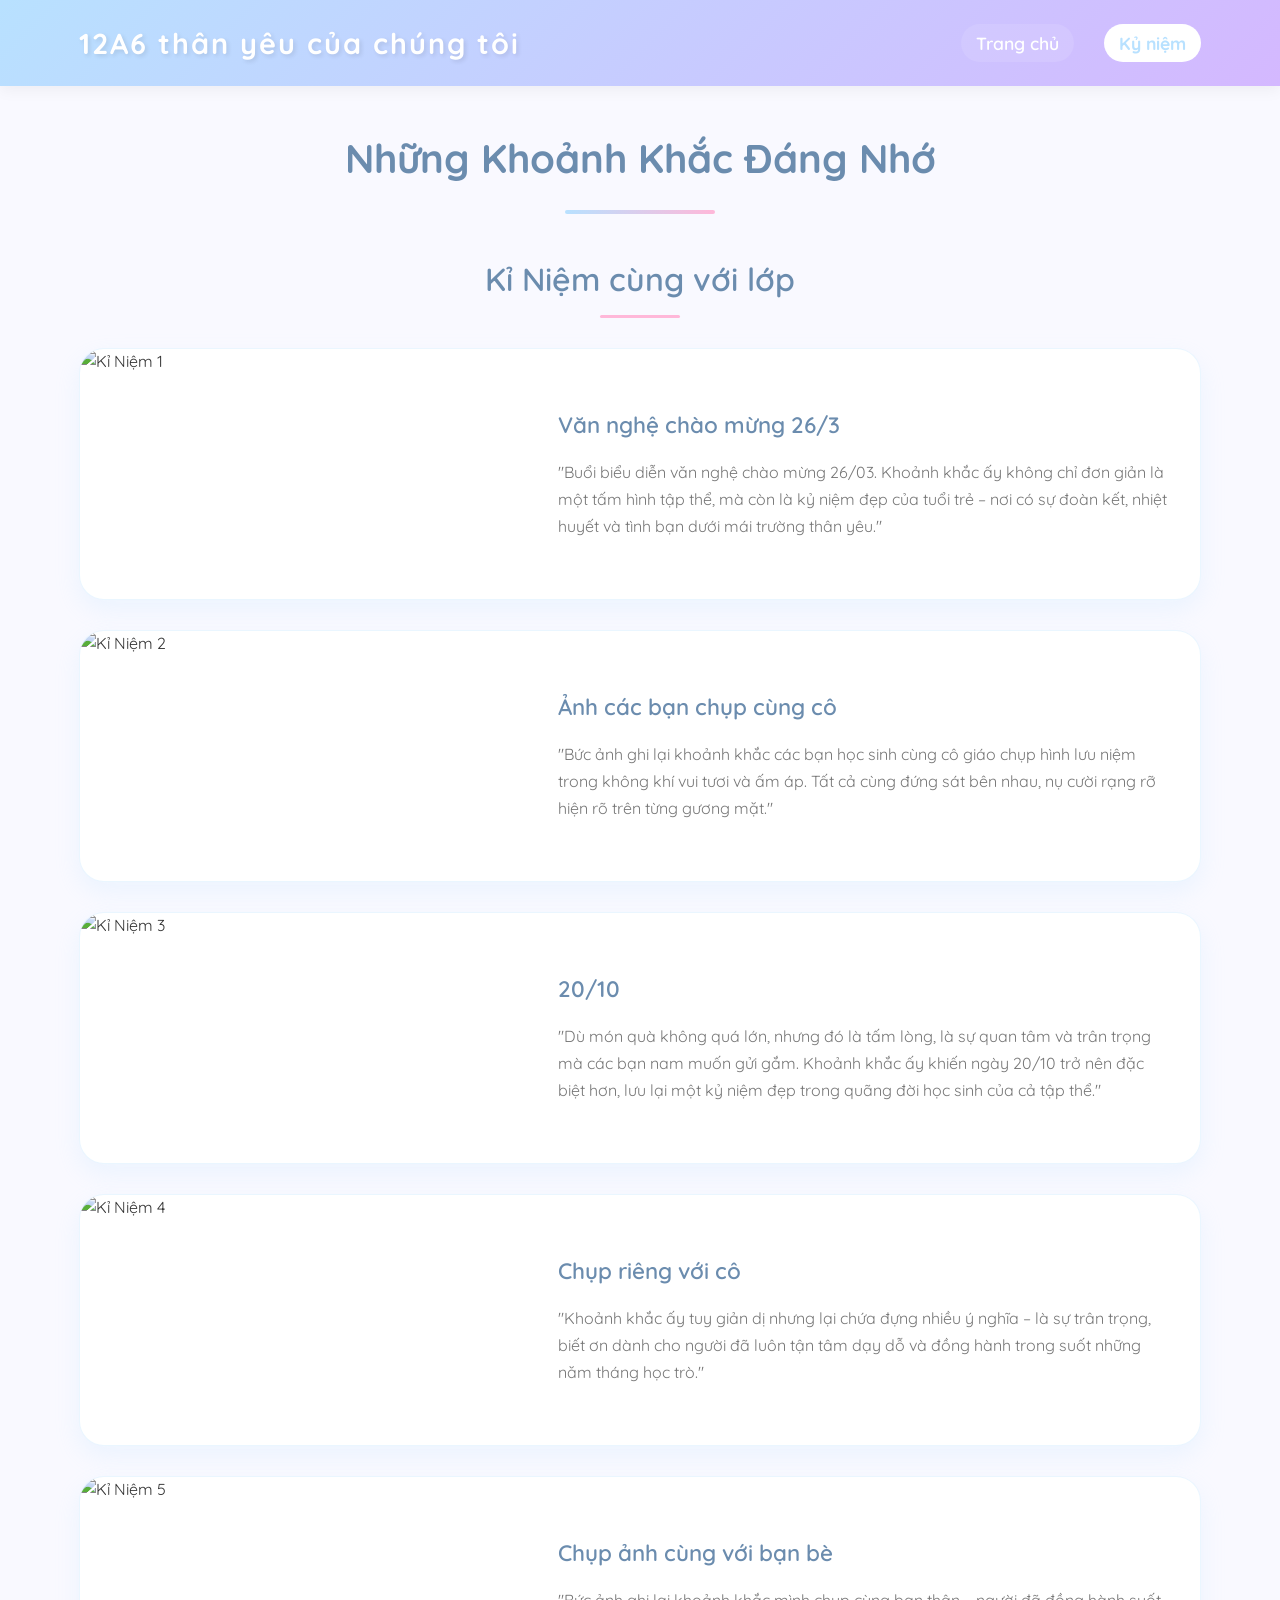
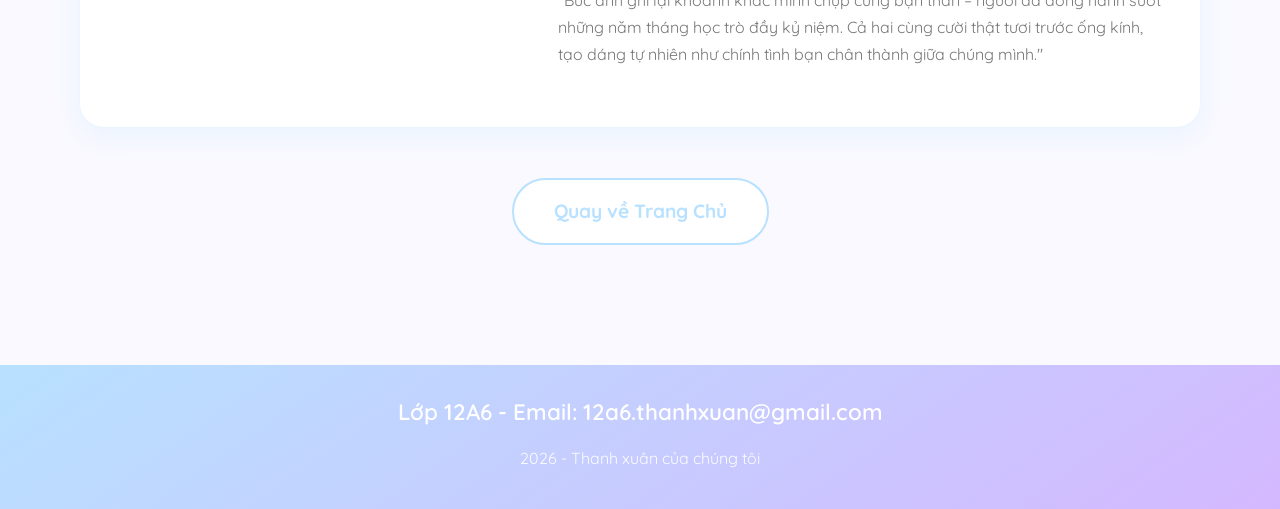
==== kyniem.html @ d338d9b0 "Add files via upload" ====
<!DOCTYPE html>
<html lang="vi">

<head>
    <meta charset="UTF-8">
    <meta name="viewport" content="width=device-width, initial-scale=1.0">
    <title>Kỷ niệm 12A6 - Thanh Xuân Của Chúng Tôi</title>
    <link rel="stylesheet" href="style.css">
    <!-- Font Google -->
    <link href="https://fonts.googleapis.com/css2?family=Quicksand:wght@300;400;500;600;700&display=swap"
        rel="stylesheet">
</head>

<body>
    <!-- HEADER: Tiêu đề và menu điều hướng -->
    <header>
        <div class="container">
            <h1 class="logo">12A6 thân yêu của chúng tôi</h1>
            <nav>
                <ul>
                    <li><a href="index.html">Trang chủ</a></li>
                    <li><a href="kyniem.html" class="active">Kỷ niệm</a></li>
                </ul>
            </nav>
        </div>
    </header>

    <!-- MAIN CONTENT: Nội dung trang kỷ niệm -->
    <main>
        <div class="container">
            <!-- Tiêu đề trang -->
            <h2 class="page-title">Những Khoảnh Khắc Đáng Nhớ</h2>
            <div class="divider"></div>

            <!-- Phần kiểu 2: Ảnh bên trái, văn bản bên phải -->
            <section class="messages">
                <h3 class="section-title">Kỉ Niệm cùng với lớp</h3>
                <div class="content-grid-horizontal">
                    <!-- Card kiểu horizontal 1 -->
                    <div class="content-card-horizontal">
                        <div class="card-image">
                            <img src="img/anh5.png" alt="Kỉ Niệm 1">
                        </div>
                        <div class="card-content">
                            <h4 class="card-title">Văn nghệ chào mừng 26/3</h4>
                            <p class="card-text">"Buổi biểu diễn văn nghệ chào mừng 26/03. Khoảnh khắc ấy không chỉ đơn
                                giản là một tấm hình tập thể, mà còn là
                                kỷ niệm đẹp của tuổi trẻ – nơi có sự đoàn kết, nhiệt huyết và tình bạn dưới mái trường
                                thân yêu."</p>
                        </div>
                    </div>

                    <!-- Card kiểu horizontal 2 -->
                    <div class="content-card-horizontal">
                        <div class="card-image">
                            <img src="img/anh6.png" alt="Kỉ Niệm 2">
                        </div>
                        <div class="card-content">
                            <h4 class="card-title">Ảnh các bạn chụp cùng cô</h4>
                            <p class="card-text">"Bức ảnh ghi lại khoảnh khắc các bạn học sinh cùng cô giáo chụp hình
                                lưu niệm trong không khí vui tươi và ấm áp. Tất cả cùng đứng sát bên nhau, nụ cười rạng
                                rỡ hiện rõ trên từng gương mặt."</p>
                        </div>
                    </div>

                    <!-- Card kiểu horizontal 3 -->
                    <div class="content-card-horizontal">
                        <div class="card-image">
                            <img src="img/anh2.png" alt="Kỉ Niệm 3">
                        </div>
                        <div class="card-content">
                            <h4 class="card-title">20/10</h4>
                            <p class="card-text">"Dù món quà không quá lớn, nhưng đó là tấm lòng, là sự quan tâm và trân
                                trọng mà các bạn nam muốn gửi gắm. Khoảnh khắc ấy khiến ngày 20/10 trở nên đặc biệt hơn,
                                lưu lại một kỷ niệm đẹp trong quãng đời học sinh của cả tập thể."</p>
                        </div>
                    </div>

                    <!-- Card kiểu horizontal 4 -->
                    <div class="content-card-horizontal">
                        <div class="card-image">
                            <img src="img/anh7.png" alt="Kỉ Niệm 4">
                        </div>
                        <div class="card-content">
                            <h4 class="card-title">Chụp riêng với cô</h4>
                            <p class="card-text">"Khoảnh khắc ấy tuy giản dị nhưng lại chứa đựng nhiều ý nghĩa – là sự
                                trân trọng, biết ơn dành cho người đã luôn tận tâm dạy dỗ và đồng hành trong suốt những
                                năm tháng học trò."</p>
                        </div>
                    </div>

                    <!-- Card kiểu horizontal 5 -->
                    <div class="content-card-horizontal">
                        <div class="card-image">
                            <img src="img/anh8.png" alt="Kỉ Niệm 5">
                        </div>
                        <div class="card-content">
                            <h4 class="card-title">Chụp ảnh cùng với bạn bè</h4>
                            <p class="card-text">"Bức ảnh ghi lại khoảnh khắc mình chụp cùng bạn thân – người đã đồng
                                hành suốt những năm tháng học trò đầy kỷ niệm. Cả hai cùng cười thật tươi trước ống
                                kính, tạo dáng tự nhiên như chính tình bạn chân thành giữa chúng mình."</p>
                        </div>
                    </div>
                </div>
            </section>

            <!-- Nút quay về Trang Chủ -->
            <section class="cta-section">
                <a href="index.html" class="cta-button secondary">Quay về Trang Chủ</a>
            </section>
        </div>
    </main>

    <!-- FOOTER: Thông tin lớp -->
    <footer>
        <div class="container">
            <div class="footer-content">
                <h4>Lớp 12A6 - Email: 12a6.thanhxuan@gmail.com</h4>
                <p class="copyright">2026 - Thanh xuân của chúng tôi</p>
            </div>
        </div>
    </footer>
</body>

</html>
---- style.css ----
/* ===== RESET & BASE STYLES ===== */
* {
    margin: 0;
    padding: 0;
    box-sizing: border-box;
}

body {
    font-family: 'Quicksand', sans-serif;
    line-height: 1.6;
    color: #333;
    background-color: #f9f9ff;
    min-height: 100vh;
    display: flex;
    flex-direction: column;
}

/* ===== CONTAINER ===== */
.container {
    width: 90%;
    max-width: 1200px;
    margin: 0 auto;
    padding: 0 15px;
}

/* ===== HEADER STYLES ===== */
header {
    background: linear-gradient(135deg, #b8e1ff, #d4b8ff);
    /* Màu pastel xanh dương pha hồng nhẹ */
    padding: 20px 0;
    box-shadow: 0 4px 15px rgba(0, 0, 0, 0.05);
    position: sticky;
    top: 0;
    z-index: 100;
}

header .container {
    display: flex;
    justify-content: space-between;
    align-items: center;
    flex-wrap: wrap;
}

.logo {
    font-size: 1.8rem;
    font-weight: 700;
    color: #fff;
    text-shadow: 2px 2px 4px rgba(0, 0, 0, 0.1);
    letter-spacing: 2px;
}

nav ul {
    display: flex;
    list-style: none;
    gap: 30px;
}

nav ul li a {
    text-decoration: none;
    color: #fff;
    font-weight: 600;
    font-size: 1.1rem;
    padding: 8px 15px;
    border-radius: 30px;
    transition: all 0.3s ease;
    background-color: rgba(255, 255, 255, 0.1);
}

nav ul li a:hover {
    background-color: #fff;
    color: #b8e1ff;
    transform: translateY(-3px);
    box-shadow: 0 5px 15px rgba(0, 0, 0, 0.1);
}

nav ul li a.active {
    background-color: #fff;
    color: #b8e1ff;
    font-weight: 700;
}

/* ===== MAIN CONTENT ===== */
main {
    flex: 1;
    padding: 40px 0;
}

/* ===== BANNER ===== */
.banner {
    margin-bottom: 40px;
    width: 100%;
}

.banner-image {
    width: 100%;
    border-radius: 30px;
    overflow: hidden;
    box-shadow: 0 15px 30px rgba(184, 225, 255, 0.3);
}

.banner-image img {
    width: 100%;
    height: 500px;
    object-fit: cover;
    display: block;
    transition: transform 0.3s ease;
}

.banner-image:hover img {
    transform: scale(1.02);
}

.banner-image span {
    background-color: rgba(255, 255, 255, 0.7);
    padding: 12px 25px;
    border-radius: 50px;
    backdrop-filter: blur(5px);
}

/* ===== TYPOGRAPHY ===== */
.hero-title h2 {
    font-size: 2.8rem;
    font-weight: 700;
    color: #5a7a9c;
    text-align: center;
    margin-bottom: 15px;
    text-shadow: 2px 2px 4px rgba(184, 225, 255, 0.3);
    line-height: 1.3;
}

.divider {
    width: 150px;
    height: 4px;
    background: linear-gradient(90deg, #b8e1ff, #ffb8d9);
    margin: 20px auto 40px;
    border-radius: 2px;
}

.section-title {
    font-size: 2rem;
    color: #6b8cae;
    text-align: center;
    margin-bottom: 30px;
    font-weight: 600;
    position: relative;
}

.section-title::after {
    content: '';
    display: block;
    width: 80px;
    height: 3px;
    background: #ffb8d9;
    margin: 10px auto 0;
    border-radius: 2px;
}

/* ===== INTRO TEXT ===== */
.intro {
    background-color: rgba(255, 255, 255, 0.7);
    padding: 40px;
    border-radius: 30px;
    margin: 40px 0;
    box-shadow: 0 10px 30px rgba(0, 0, 0, 0.03);
}

.emotional-text {
    font-size: 1.3rem;
    text-align: center;
    max-width: 900px;
    margin: 0 auto;
    color: #555;
    line-height: 1.8;
    font-weight: 400;
    text-align: justify;
}

/* ===== MEMORIES GRID ===== */
.memories-grid {
    display: grid;
    grid-template-columns: repeat(auto-fit, minmax(250px, 1fr));
    gap: 30px;
    margin: 40px 0;
}

.memory-card {
    background: #fff;
    padding: 30px 20px;
    border-radius: 25px;
    text-align: center;
    box-shadow: 0 10px 25px rgba(184, 225, 255, 0.2);
    transition: all 0.3s ease;
    border: 1px solid rgba(184, 225, 255, 0.3);
}

.memory-card:hover {
    transform: translateY(-10px);
    box-shadow: 0 20px 35px rgba(184, 225, 255, 0.4);
    border-color: #ffb8d9;
}

.memory-icon {
    font-size: 3rem;
    margin-bottom: 15px;
}

.memory-card h4 {
    font-size: 1.3rem;
    color: #6b8cae;
    margin-bottom: 10px;
    font-weight: 600;
}

.memory-card p {
    color: #777;
    font-size: 1rem;
}

/* ===== CTA BUTTON ===== */
.cta-section {
    text-align: center;
    margin: 50px 0 30px;
}

.cta-button {
    display: inline-block;
    background: linear-gradient(145deg, #b8e1ff, #ffb8d9);
    color: #fff;
    font-weight: 700;
    font-size: 1.2rem;
    padding: 16px 40px;
    border-radius: 50px;
    text-decoration: none;
    transition: all 0.3s ease;
    box-shadow: 0 10px 20px rgba(184, 225, 255, 0.3);
    border: none;
    cursor: pointer;
}

.cta-button:hover {
    transform: translateY(-5px) scale(1.02);
    box-shadow: 0 15px 30px rgba(184, 225, 255, 0.5);
}

.cta-button.secondary {
    background: #fff;
    color: #b8e1ff;
    border: 2px solid #b8e1ff;
    box-shadow: none;
}

.cta-button.secondary:hover {
    background: #b8e1ff;
    color: #fff;
    border-color: #b8e1ff;
}

/* ===== PAGE TITLE ===== */
.page-title {
    font-size: 2.5rem;
    color: #6b8cae;
    text-align: center;
    margin-bottom: 15px;
    font-weight: 700;
}

/* ===== PHOTO GRID ===== */
.photo-grid {
    display: grid;
    grid-template-columns: repeat(auto-fit, minmax(300px, 1fr));
    gap: 25px;
    margin: 30px 0;
}

.photo-card {
    background: #fff;
    border-radius: 25px;
    overflow: hidden;
    box-shadow: 0 10px 25px rgba(184, 225, 255, 0.2);
    transition: all 0.3s ease;
    border: 1px solid rgba(184, 225, 255, 0.3);
}

.photo-card:hover {
    transform: translateY(-8px);
    box-shadow: 0 20px 35px rgba(184, 225, 255, 0.4);
    border-color: #ffb8d9;
}

.photo-placeholder {
    background: linear-gradient(145deg, #f0f8ff, #fff0f5);
    height: 220px;
    display: flex;
    align-items: center;
    justify-content: center;
    color: #8aa9c9;
    font-size: 1.2rem;
    font-weight: 500;
    text-align: center;
    border-bottom: 3px solid #b8e1ff;
}

/* ===== MESSAGES SECTION ===== */
.messages-container {
    display: flex;
    flex-direction: column;
    gap: 20px;
    max-width: 800px;
    margin: 30px auto;
}

.message-card {
    background: #fff;
    padding: 25px 30px;
    border-radius: 25px;
    box-shadow: 0 5px 20px rgba(184, 225, 255, 0.15);
    border-left: 5px solid #ffb8d9;
    transition: all 0.3s ease;
    position: relative;
}

.message-card:hover {
    transform: translateX(10px);
    box-shadow: 0 10px 30px rgba(184, 225, 255, 0.25);
}

.message-content {
    font-size: 1.1rem;
    color: #555;
    font-style: italic;
    line-height: 1.7;
    margin-bottom: 10px;
}

.message-author {
    font-size: 1rem;
    font-weight: 600;
    color: #b8e1ff;
    text-align: right;
}

.message-author::before {
    content: '— ';
}

/* ===== FOOTER ===== */
footer {
    background: linear-gradient(145deg, #b8e1ff, #d4b8ff);
    color: #fff;
    padding: 30px 0;
    margin-top: 50px;
    text-align: center;
}

.footer-content h4 {
    font-size: 1.4rem;
    margin-bottom: 15px;
    font-weight: 600;
}

.footer-content p {
    margin: 8px 0;
    font-size: 1rem;
    opacity: 0.95;
}

.school-year {
    font-weight: 700;
    margin: 15px 0 8px;
    font-size: 1.1rem;
}

.copyright {
    font-size: 0.9rem;
    opacity: 0.8;
    margin-top: 20px;
}

/* ===== RESPONSIVE ===== */
@media screen and (max-width: 768px) {
    header .container {
        flex-direction: column;
        gap: 15px;
    }

    nav ul {
        gap: 15px;
        flex-wrap: wrap;
        justify-content: center;
    }

    .hero-title h2 {
        font-size: 2rem;
    }

    .banner-image img {
        height: 300px;
    }

    .section-title {
        font-size: 1.8rem;
    }

    .emotional-text {
        font-size: 1.1rem;
    }

    .memories-grid {
        grid-template-columns: 1fr;
    }

    .photo-grid {
        grid-template-columns: 1fr;
    }

    .message-card {
        padding: 20px;
    }

    .page-title {
        font-size: 2rem;
    }
}

@media screen and (max-width: 480px) {
    .hero-title h2 {
        font-size: 1.6rem;
    }

    .cta-button {
        font-size: 1rem;
        padding: 14px 25px;
    }

    .banner-image img {
        height: 200px;
    }

    .footer-content h4 {
        font-size: 1.2rem;
    }
}

/* ===== VIDEO SECTION ===== */
.video-section {
    margin: 40px 0;
}

.video-container {
    position: relative;
    width: 100%;
    max-width: 800px;
    margin: 0 auto;
    border-radius: 25px;
    overflow: hidden;
    box-shadow: 0 15px 35px rgba(184, 225, 255, 0.3);
    background: #000;
}

.video-container video {
    width: 100%;
    height: auto;
    display: block;
}

.video-placeholder {
    width: 100%;
    height: 400px;
    background: linear-gradient(145deg, #1a1a2e, #16213e);
    display: flex;
    flex-direction: column;
    align-items: center;
    justify-content: center;
    color: #fff;
    position: relative;
}

.video-placeholder-icon {
    font-size: 4rem;
    margin-bottom: 15px;
    color: #ff6b9d;
}

.video-placeholder p {
    font-size: 1.2rem;
    opacity: 0.8;
}

/* ===== CONTENT CARD STYLES (Image + Text) ===== */

/* Kiểu 1: Ảnh trên, văn bản dưới */
.content-card-vertical {
    background: #fff;
    border-radius: 25px;
    overflow: hidden;
    box-shadow: 0 10px 25px rgba(184, 225, 255, 0.2);
    transition: all 0.3s ease;
    border: 1px solid rgba(184, 225, 255, 0.3);
}

.content-card-vertical:hover {
    transform: translateY(-8px);
    box-shadow: 0 20px 35px rgba(184, 225, 255, 0.4);
    border-color: #ffb8d9;
}

.content-card-vertical .card-image {
    width: auto;
    height: 220px;
    overflow: hidden;
}

.content-card-vertical .card-image img {
    width: 100%;
    height: 100%;
    object-fit: cover;
    transition: transform 0.3s ease;
}

.content-card-vertical:hover .card-image img {
    transform: scale(1.05);
}

.content-card-vertical .card-content {
    padding: 25px;
}

.content-card-vertical .card-title {
    font-size: 1.3rem;
    color: #6b8cae;
    margin-bottom: 10px;
    font-weight: 600;
}

.content-card-vertical .card-text {
    color: #777;
    font-size: 1rem;
    line-height: 1.7;
    text-align: justify;
}

/* Kiểu 2: Ảnh bên trái, văn bản bên phải */
.content-card-horizontal {
    background: #fff;
    border-radius: 25px;
    overflow: hidden;
    box-shadow: 0 10px 25px rgba(184, 225, 255, 0.2);
    transition: all 0.3s ease;
    border: 1px solid rgba(184, 225, 255, 0.3);
    display: flex;
    flex-direction: row;
}

.content-card-horizontal:hover {
    transform: translateY(-8px);
    box-shadow: 0 20px 35px rgba(184, 225, 255, 0.4);
    border-color: #ffb8d9;
}

.content-card-horizontal .card-image {
    flex: 0 0 40%;
    height: auto;
    min-height: 250px;
    overflow: hidden;
}

.content-card-horizontal .card-image img {
    width: 100%;
    height: 100%;
    object-fit: cover;
    transition: transform 0.3s ease;
}

.content-card-horizontal:hover .card-image img {
    transform: scale(1.05);
}

.content-card-horizontal .card-content {
    flex: 1;
    padding: 30px;
    display: flex;
    flex-direction: column;
    justify-content: center;
}

.content-card-horizontal .card-title {
    font-size: 1.4rem;
    color: #6b8cae;
    margin-bottom: 15px;
    font-weight: 600;
}

.content-card-horizontal .card-text {
    color: #777;
    font-size: 1rem;
    line-height: 1.7;
}

/* ===== CONTENT GRID ===== */
.content-grid {
    display: grid;
    grid-template-columns: repeat(auto-fit, minmax(300px, 1fr));
    gap: 30px;
    margin: 30px 0;
}

.content-grid-horizontal {
    display: flex;
    flex-direction: column;
    gap: 30px;
    margin: 30px 0;
}

/* ===== SUBPAGES SPECIFIC ===== */
.subpage-section {
    margin-bottom: 50px;
}

.subpage-intro {
    background-color: rgba(255, 255, 255, 0.7);
    padding: 40px;
    border-radius: 30px;
    margin: 40px 0;
    box-shadow: 0 10px 30px rgba(0, 0, 0, 0.03);
}

.subpage-intro h3 {
    font-size: 1.8rem;
    color: #6b8cae;
    margin-bottom: 20px;
    text-align: center;
}

.subpage-intro p {
    font-size: 1.2rem;
    text-align: center;
    max-width: 900px;
    margin: 0 auto;
    color: #555;
    line-height: 1.8;
}

/* ===== UTILITY CLASSES ===== */
.text-center {
    text-align: center;
}

.mt-20 {
    margin-top: 20px;
}

.mb-20 {
    margin-bottom: 20px;
}

/* Responsive for horizontal cards */
@media screen and (max-width: 768px) {
    .content-card-horizontal {
        flex-direction: column;
    }
    
    .content-card-horizontal .card-image {
        flex: none;
        height: 200px;
        min-height: auto;
    }
    
    .video-placeholder {
        height: 250px;
    }
}


/* Header for lichsu.html - màu tím */
body.lichsu-page header {
    background: linear-gradient(135deg, #9b7ed9, #d4b8ff);
}

body.lichsu-page nav ul li a:hover {
    background-color: #fff;
    color: #9b7ed9;
}

body.lichsu-page nav ul li a.active {
    background-color: #fff;
    color: #9b7ed9;
}

/* Footer for lichsu.html */
body.lichsu-page footer {
    background: linear-gradient(145deg, #9b7ed9, #d4b8ff);
}

/* Hero title for lichsu.html - màu tím đậm */
body.lichsu-page .hero-title h2 {
    color: #7c5ac5;
    text-shadow: 2px 2px 4px rgba(155, 126, 217, 0.3);
}

body.lichsu-page .divider {
    background: linear-gradient(90deg, #9b7ed9, #ffd700);
}

body.lichsu-page .section-title {
    color: #7c5ac5;
}

body.lichsu-page .section-title::after {
    background: #ffd700;
}

/* Intro section for lichsu.html */
body.lichsu-page .intro {
    background: linear-gradient(135deg, #f5f0ff, #fff9e6);
    border: 2px solid #9b7ed9;
}

body.lichsu-page .emotional-text {
    color: #5a4a7a;
}

/* Card styles cho lichsu.html - phong cách khác */
body.lichsu-page .content-card-vertical {
    background: linear-gradient(145deg, #fff, #f8f4ff);
    border-radius: 15px;
    border: 2px solid #e8dff5;
    box-shadow: 0 8px 20px rgba(155, 126, 217, 0.15);
}

body.lichsu-page .content-card-vertical:hover {
    transform: translateY(-10px) scale(1.02);
    box-shadow: 0 15px 30px rgba(155, 126, 217, 0.3);
    border-color: #ffd700;
}

body.lichsu-page .content-card-vertical .card-title {
    color: #7c5ac5;
    font-size: 1.2rem;
    border-bottom: 2px solid #ffd700;
    padding-bottom: 10px;
    display: inline-block;
}

body.lichsu-page .content-card-vertical .card-text {
    color: #6b5a7a;
}

/* Horizontal cards cho lichsu.html */
body.lichsu-page .content-card-horizontal {
    background: linear-gradient(145deg, #fff, #f8f4ff);
    border-radius: 15px;
    border: 2px solid #e8dff5;
    box-shadow: 0 8px 20px rgba(155, 126, 217, 0.15);
}

body.lichsu-page .content-card-horizontal:hover {
    transform: translateY(-10px) scale(1.02);
    box-shadow: 0 15px 30px rgba(155, 126, 217, 0.3);
    border-color: #ffd700;
}

body.lichsu-page .content-card-horizontal .card-title {
    color: #7c5ac5;
    border-bottom: 2px solid #ffd700;
    padding-bottom: 10px;
    display: inline-block;
}

body.lichsu-page .content-card-horizontal .card-text {
    color: #6b5a7a;
}

/* Subpage intro for lichsu.html */
body.lichsu-page .subpage-intro {
    background: linear-gradient(135deg, #f5f0ff, #fff9e6);
    border: 2px solid #9b7ed9;
    border-left: 5px solid #ffd700;
}

body.lichsu-page .subpage-intro h3 {
    color: #7c5ac5;
}

/* CTA button for lichsu.html */
body.lichsu-page .cta-button {
    background: linear-gradient(145deg, #9b7ed9, #ffd700);
    box-shadow: 0 10px 20px rgba(155, 126, 217, 0.3);
}

body.lichsu-page .cta-button:hover {
    box-shadow: 0 15px 30px rgba(155, 126, 217, 0.5);
}

body.lichsu-page .cta-button.secondary {
    background: #fff;
    color: #9b7ed9;
    border: 2px solid #9b7ed9;
}

body.lichsu-page .cta-button.secondary:hover {
    background: #9b7ed9;
    color: #fff;
    border-color: #9b7ed9;
}

/* Video section for lichsu.html */
body.lichsu-page .video-container {
    box-shadow: 0 15px 35px rgba(155, 126, 217, 0.3);
    border: 3px solid #ffd700;
}

/* Page title for lichsu.html */
body.lichsu-page .page-title {
    color: #7c5ac5;
}
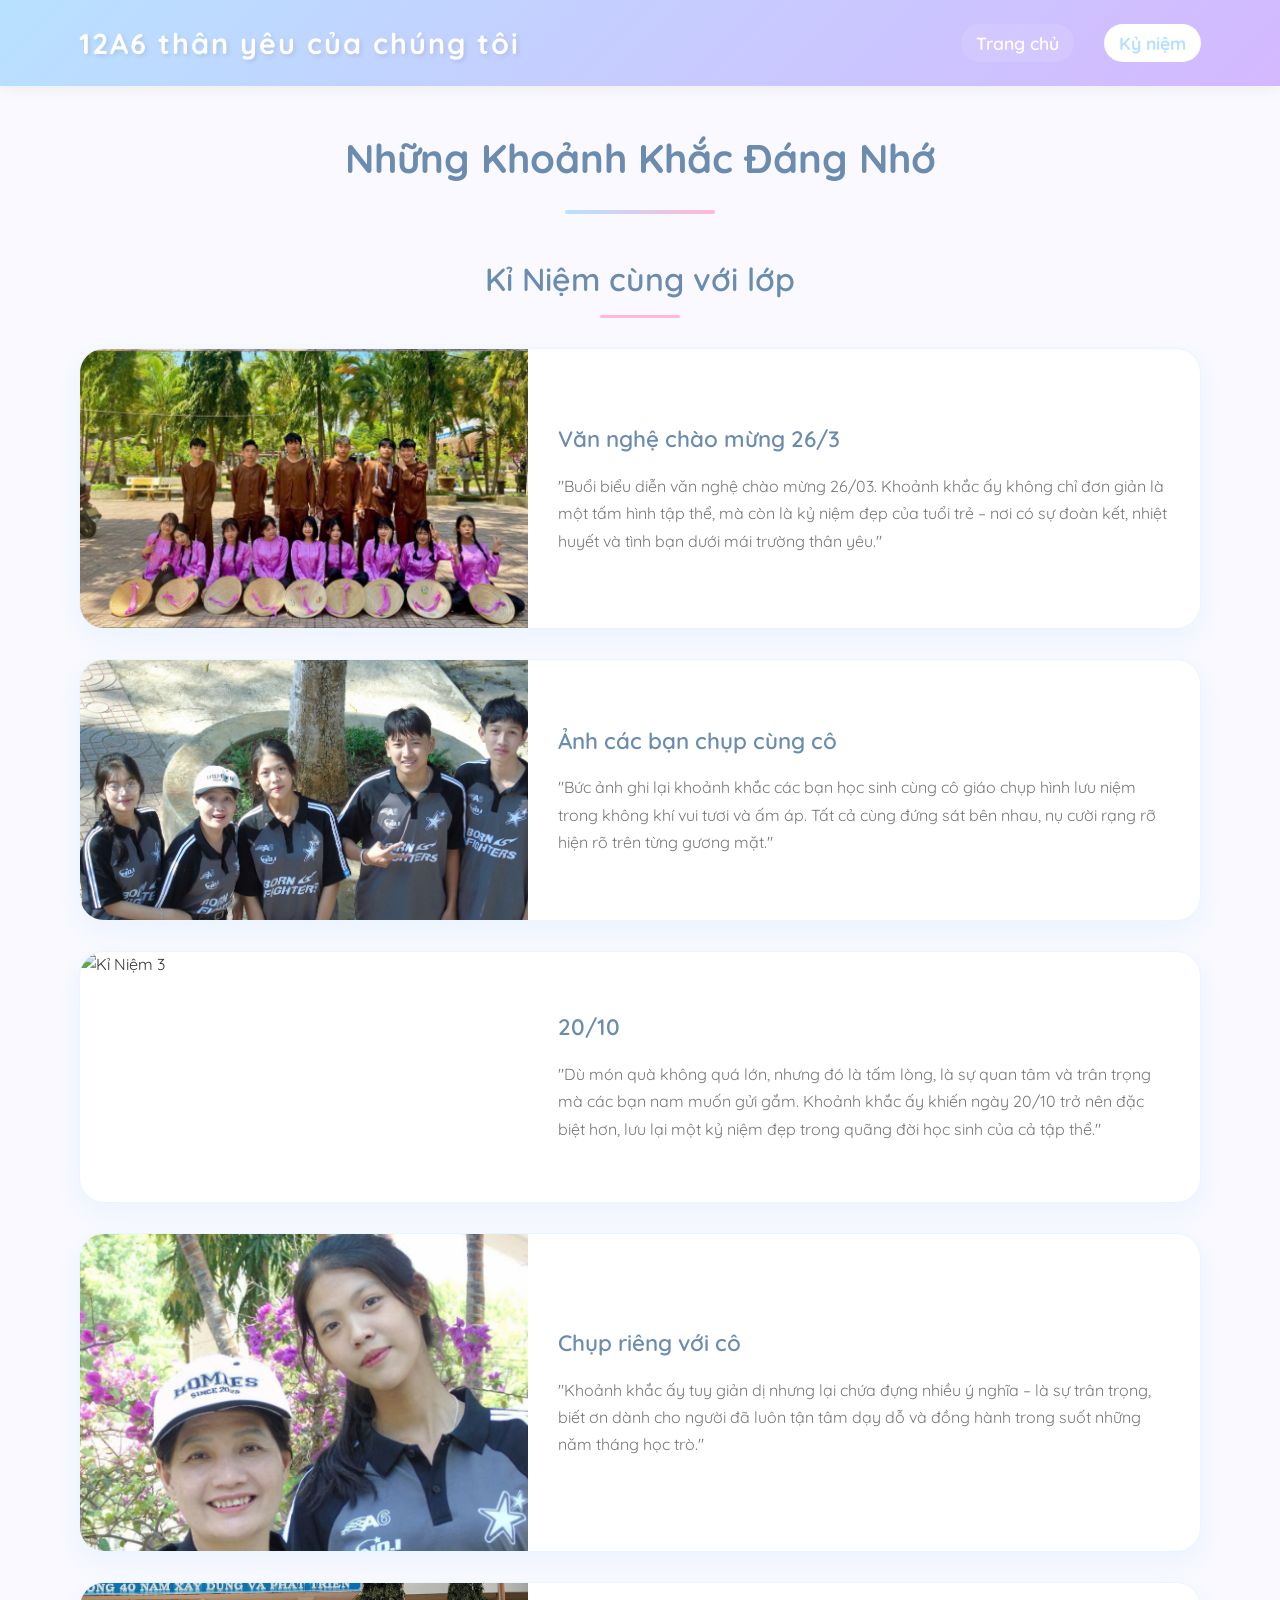
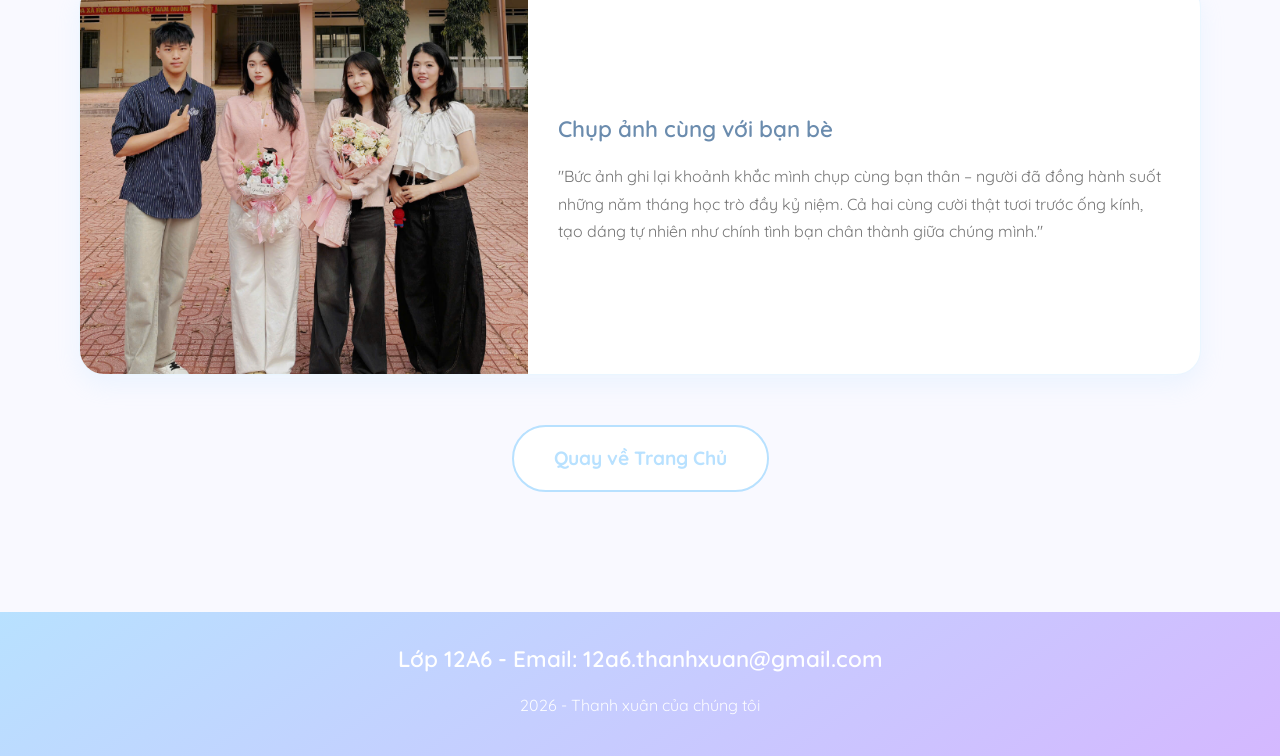
==== commit fa64fd28: "Fix HTML encoding issues in kyniem.html" ====
--- a/kyniem.html
+++ b/kyniem.html
@@ -39,7 +39,7 @@
                     <!-- Card kiểu horizontal 1 -->
                     <div class="content-card-horizontal">
                         <div class="card-image">
-                            <img src="img/anh5.png" alt="Kỉ Niệm 1">
+                            <img src="anh5.png" alt="Kỉ Niệm 1">
                         </div>
                         <div class="card-content">
                             <h4 class="card-title">Văn nghệ chào mừng 26/3</h4>
@@ -53,7 +53,7 @@
                     <!-- Card kiểu horizontal 2 -->
                     <div class="content-card-horizontal">
                         <div class="card-image">
-                            <img src="img/anh6.png" alt="Kỉ Niệm 2">
+                            <img src="anh6.png" alt="Kỉ Niệm 2">
                         </div>
                         <div class="card-content">
                             <h4 class="card-title">Ảnh các bạn chụp cùng cô</h4>
@@ -66,7 +66,7 @@
                     <!-- Card kiểu horizontal 3 -->
                     <div class="content-card-horizontal">
                         <div class="card-image">
-                            <img src="img/anh2.png" alt="Kỉ Niệm 3">
+                            <img src="anh2.png" alt="Kỉ Niệm 3">
                         </div>
                         <div class="card-content">
                             <h4 class="card-title">20/10</h4>
@@ -79,7 +79,7 @@
                     <!-- Card kiểu horizontal 4 -->
                     <div class="content-card-horizontal">
                         <div class="card-image">
-                            <img src="img/anh7.png" alt="Kỉ Niệm 4">
+                            <img src="anh7.png" alt="Kỉ Niệm 4">
                         </div>
                         <div class="card-content">
                             <h4 class="card-title">Chụp riêng với cô</h4>
@@ -92,7 +92,7 @@
                     <!-- Card kiểu horizontal 5 -->
                     <div class="content-card-horizontal">
                         <div class="card-image">
-                            <img src="img/anh8.png" alt="Kỉ Niệm 5">
+                            <img src="anh8.png" alt="Kỉ Niệm 5">
                         </div>
                         <div class="card-content">
                             <h4 class="card-title">Chụp ảnh cùng với bạn bè</h4>
@@ -122,4 +122,5 @@
     </footer>
 </body>
 
-</html>+
+</html>
